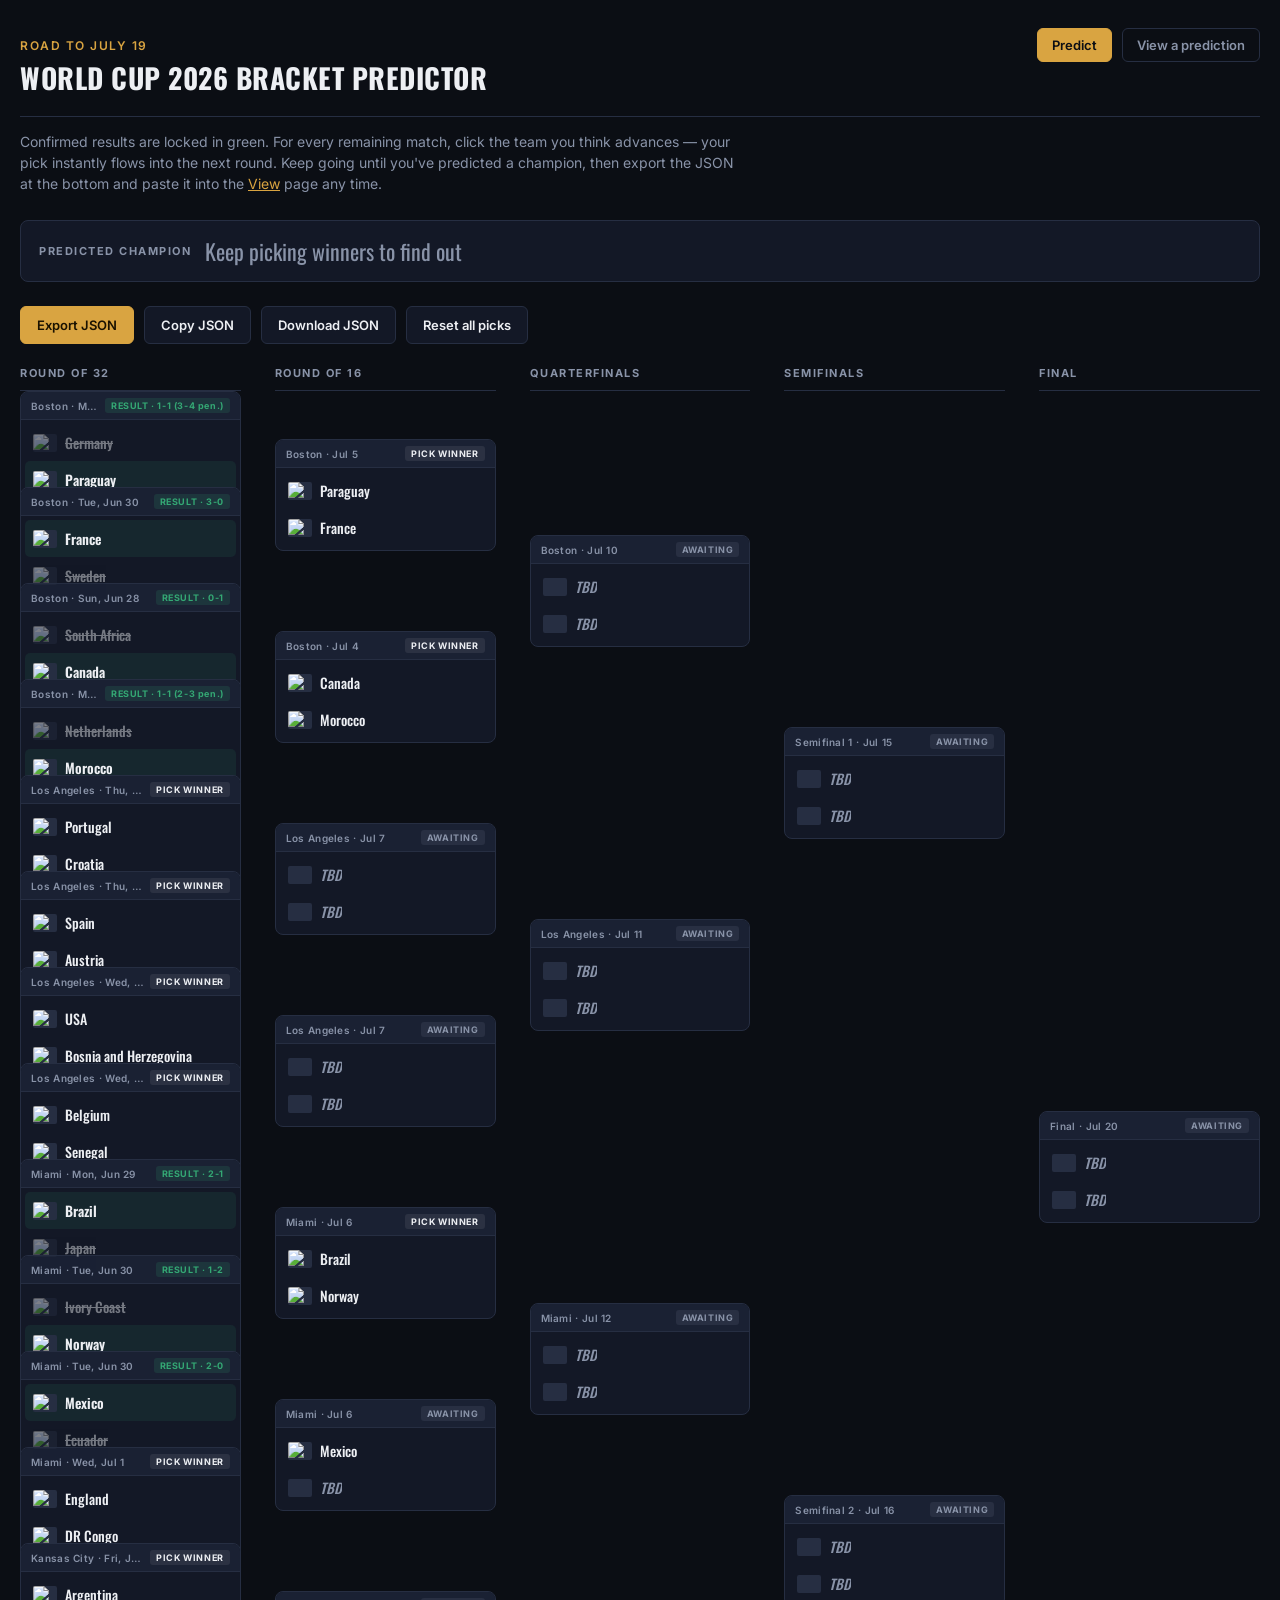
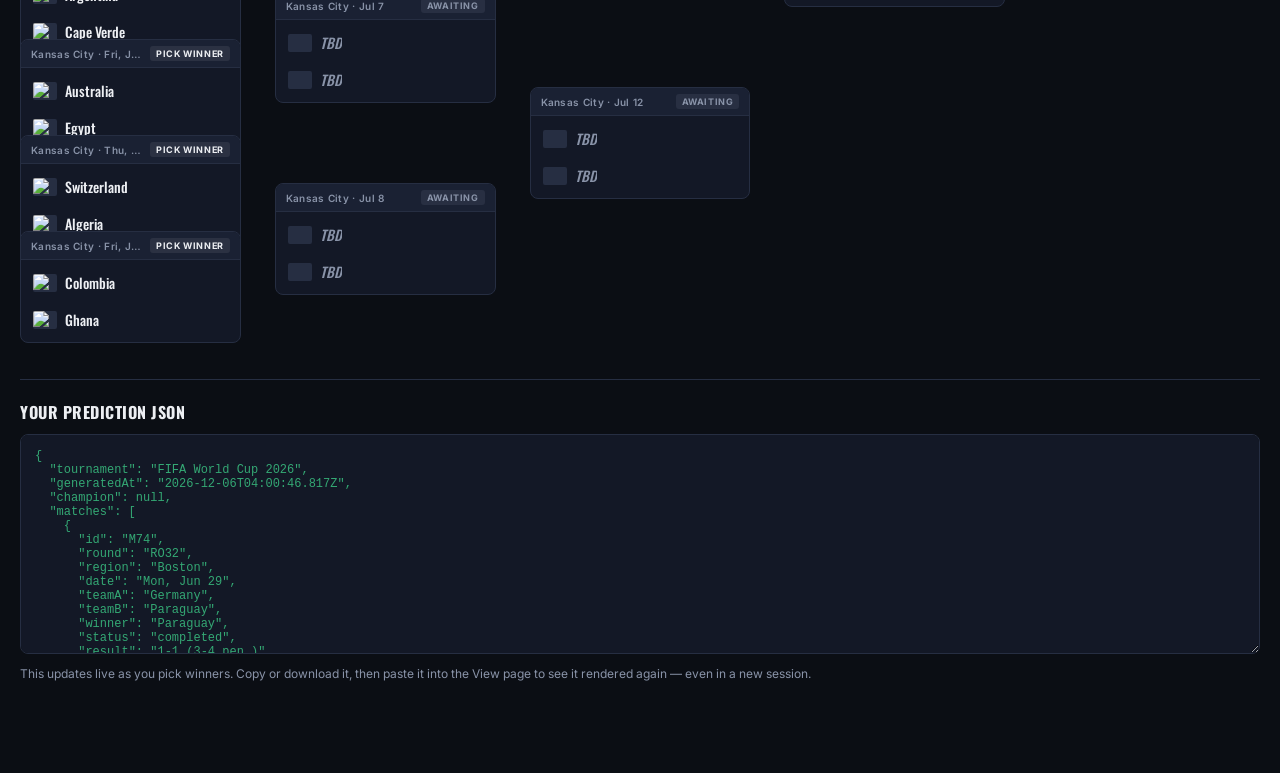
==== index.html @ dc8f4de2 "inti: project initialized" ====
<!doctype html>
<html lang="en">
<head>
<meta charset="UTF-8">
<meta name="viewport" content="width=device-width, initial-scale=1.0">
<title>Predict — FIFA World Cup 2026 Bracket</title>
<link rel="stylesheet" href="styles.css">
</head>
<body>
<div class="page">

  <header class="site-header">
    <div>
      <span class="eyebrow">Road to July 19</span>
      <h1>World Cup 2026 Bracket Predictor</h1>
    </div>
    <nav class="nav-links">
      <a href="index.html" class="active">Predict</a>
      <a href="view.html">View a prediction</a>
    </nav>
  </header>

  <p class="subtitle">
    Confirmed results are locked in green. For every remaining match, click the team you think advances —
    your pick instantly flows into the next round. Keep going until you've predicted a champion, then export
    the JSON at the bottom and paste it into the <a href="view.html" style="color:var(--gold)">View</a> page any time.
  </p>

  <div id="championBanner"></div>

  <div class="controls">
    <button class="primary" id="exportBtn">Export JSON</button>
    <button id="copyBtn">Copy JSON</button>
    <button id="downloadBtn">Download JSON</button>
    <button class="danger" id="resetBtn">Reset all picks</button>
    <span class="copy-feedback" id="copyFeedback">Copied!</span>
  </div>

  <div class="bracket-scroll">
    <div id="bracketContainer"></div>
  </div>

  <div class="export-panel">
    <h2>Your prediction JSON</h2>
    <textarea class="json-box" id="jsonBox" readonly></textarea>
    <p class="hint">This updates live as you pick winners. Copy or download it, then paste it into the View page to see it rendered again — even in a new session.</p>
  </div>

</div>

<script src="data.js"></script>
<script src="bracket.js"></script>
<script>
  const STORAGE_KEY = "wc2026_picks";
  const container = document.getElementById("bracketContainer");
  const jsonBox = document.getElementById("jsonBox");
  const championBanner = document.getElementById("championBanner");
  const copyFeedback = document.getElementById("copyFeedback");

  function loadPicks() {
    try {
      return JSON.parse(localStorage.getItem(STORAGE_KEY)) || {};
    } catch {
      return {};
    }
  }

  function savePicks(picks) {
    localStorage.setItem(STORAGE_KEY, JSON.stringify(picks));
  }

  let picks = loadPicks();

  function buildExportPayload(computed) {
    return {
      tournament: window.TOURNAMENT.name,
      generatedAt: new Date().toISOString(),
      champion: champion(computed),
      matches: computed.map(m => ({
        id: m.id,
        round: m.round,
        region: m.region,
        date: m.date,
        teamA: m.teamA,
        teamB: m.teamB,
        winner: m.winner,
        status: m.status,
        result: m.result || null
      }))
    };
  }

  function renderChampionBanner(champ) {
    if (champ) {
      championBanner.innerHTML = `<div class="champion-banner">
        <span class="eyebrow2">Your predicted champion</span>
        <span class="champ-name">${flagImg(champ)} ${champ}</span>
      </div>`;
    } else {
      championBanner.innerHTML = `<div class="champion-banner empty">
        <span class="eyebrow2">Predicted champion</span>
        <span class="champ-name" style="color:var(--muted); font-weight:400;">Keep picking winners to find out</span>
      </div>`;
    }
  }

  function redraw() {
    const computed = computeBracket(window.TOURNAMENT.matches, picks);
    renderBracket(container, computed, { interactive: true, onPick: handlePick });
    renderChampionBanner(champion(computed));
    jsonBox.value = JSON.stringify(buildExportPayload(computed), null, 2);
    return computed;
  }

  function handlePick(matchId, teamName) {
    picks[matchId] = teamName;

    // if this match's winner changes, any downstream picks that depended on
    // the old winner are now stale — recompute will naturally clear teamA/teamB
    // for those, but stored picks for now-impossible matchups should be dropped.
    const computed = computeBracket(window.TOURNAMENT.matches, picks);
    const validIds = new Set(computed.filter(m => m.teamA && m.teamB).map(m => m.id));
    Object.keys(picks).forEach(id => {
      const m = computed.find(x => x.id === id);
      if (!m || !validIds.has(id) || (picks[id] !== m.teamA && picks[id] !== m.teamB)) {
        delete picks[id];
      }
    });

    savePicks(picks);
    redraw();
  }

  document.getElementById("resetBtn").addEventListener("click", () => {
    if (confirm("Clear every pick you've made? Locked results stay as-is.")) {
      picks = {};
      savePicks(picks);
      redraw();
    }
  });

  document.getElementById("exportBtn").addEventListener("click", () => {
    redraw();
    jsonBox.focus();
    jsonBox.select();
  });

  document.getElementById("copyBtn").addEventListener("click", async () => {
    redraw();
    try {
      await navigator.clipboard.writeText(jsonBox.value);
    } catch {
      jsonBox.focus();
      jsonBox.select();
      document.execCommand("copy");
    }
    copyFeedback.classList.add("show");
    setTimeout(() => copyFeedback.classList.remove("show"), 1500);
  });

  document.getElementById("downloadBtn").addEventListener("click", () => {
    const computed = redraw();
    const blob = new Blob([JSON.stringify(buildExportPayload(computed), null, 2)], { type: "application/json" });
    const url = URL.createObjectURL(blob);
    const a = document.createElement("a");
    a.href = url;
    a.download = "wc2026-prediction.json";
    a.click();
    URL.revokeObjectURL(url);
  });

  redraw();
</script>
</body>
</html>
---- styles.css ----
@import url('https://fonts.googleapis.com/css2?family=Oswald:wght@400;500;600;700&family=Inter:wght@400;500;600&display=swap');

:root {
  --bg: #0b0e14;
  --panel: #131826;
  --panel-alt: #1a2133;
  --border: #262e42;
  --text: #edeff3;
  --muted: #8993a8;
  --gold: #d9a441;
  --green: #34a874;
  --red: #c65d5d;
}

* { box-sizing: border-box; }

html, body {
  margin: 0;
  padding: 0;
  background: var(--bg);
  color: var(--text);
  font-family: 'Inter', sans-serif;
}

body {
  min-height: 100vh;
}

.page {
  max-width: 1400px;
  margin: 0 auto;
  padding: 28px 20px 80px;
}

/* ---------- Header ---------- */
.site-header {
  display: flex;
  align-items: baseline;
  justify-content: space-between;
  flex-wrap: wrap;
  gap: 12px;
  margin-bottom: 6px;
  border-bottom: 1px solid var(--border);
  padding-bottom: 18px;
}

.site-header h1 {
  font-family: 'Oswald', sans-serif;
  font-weight: 700;
  font-size: 28px;
  letter-spacing: 0.5px;
  text-transform: uppercase;
  margin: 0;
}

.site-header .eyebrow {
  display: block;
  font-family: 'Inter', sans-serif;
  font-size: 12px;
  font-weight: 600;
  letter-spacing: 1.5px;
  text-transform: uppercase;
  color: var(--gold);
  margin-bottom: 4px;
}

.nav-links {
  display: flex;
  gap: 10px;
}

.nav-links a {
  font-family: 'Inter', sans-serif;
  font-size: 13px;
  font-weight: 600;
  text-decoration: none;
  color: var(--muted);
  border: 1px solid var(--border);
  padding: 8px 14px;
  border-radius: 6px;
  transition: color .15s, border-color .15s;
}

.nav-links a.active,
.nav-links a:hover {
  color: var(--bg);
  background: var(--gold);
  border-color: var(--gold);
}

.subtitle {
  color: var(--muted);
  font-size: 14px;
  margin: 14px 0 26px;
  max-width: 720px;
  line-height: 1.5;
}

/* ---------- Champion banner ---------- */
.champion-banner {
  display: flex;
  align-items: center;
  gap: 14px;
  background: linear-gradient(90deg, rgba(217,164,65,.12), transparent);
  border: 1px solid var(--gold);
  border-radius: 8px;
  padding: 14px 18px;
  margin-bottom: 24px;
}

.champion-banner .eyebrow2 {
  font-family: 'Inter', sans-serif;
  font-size: 11px;
  font-weight: 700;
  letter-spacing: 1.5px;
  text-transform: uppercase;
  color: var(--gold);
}

.champion-banner .champ-name {
  font-family: 'Oswald', sans-serif;
  font-size: 22px;
  font-weight: 600;
  display: flex;
  align-items: center;
  gap: 8px;
}

.champion-banner.empty {
  border-color: var(--border);
  background: var(--panel);
  color: var(--muted);
}
.champion-banner.empty .eyebrow2 { color: var(--muted); }

/* ---------- Controls row (predict page) ---------- */
.controls {
  display: flex;
  flex-wrap: wrap;
  gap: 10px;
  margin-bottom: 22px;
}

button, .btn {
  font-family: 'Inter', sans-serif;
  font-size: 13px;
  font-weight: 600;
  border-radius: 6px;
  padding: 10px 16px;
  border: 1px solid var(--border);
  background: var(--panel);
  color: var(--text);
  cursor: pointer;
  transition: border-color .15s, background .15s;
}

button:hover { border-color: var(--gold); }

button.primary {
  background: var(--gold);
  border-color: var(--gold);
  color: #1a1200;
}
button.primary:hover { filter: brightness(1.08); }

button.danger:hover { border-color: var(--red); }

/* ---------- Bracket layout ---------- */
.bracket-scroll {
  overflow-x: auto;
  padding-bottom: 12px;
}

.bracket {
  display: flex;
  gap: 34px;
  min-width: 1180px;
}

.round-column {
  flex: 1 0 210px;
  min-width: 210px;
}

.round-header {
  font-family: 'Inter', sans-serif;
  font-size: 11px;
  font-weight: 700;
  letter-spacing: 1.5px;
  text-transform: uppercase;
  color: var(--muted);
  border-bottom: 1px solid var(--border);
  padding-bottom: 10px;
  margin-bottom: 8px;
  position: sticky;
  top: 0;
}

.round-body { display: flex; flex-direction: column; }

.match-slot {
  display: flex;
  align-items: center;
}

/* ---------- Match card ---------- */
.match-card {
  width: 100%;
  background: var(--panel);
  border: 1px solid var(--border);
  border-radius: 8px;
  overflow: hidden;
}

.match-meta {
  display: flex;
  align-items: center;
  justify-content: space-between;
  gap: 6px;
  padding: 6px 10px;
  background: var(--panel-alt);
  border-bottom: 1px solid var(--border);
}

.match-region {
  font-size: 10px;
  color: var(--muted);
  font-weight: 600;
  letter-spacing: .3px;
  white-space: nowrap;
  overflow: hidden;
  text-overflow: ellipsis;
}

.tag {
  font-size: 9px;
  font-weight: 700;
  letter-spacing: .6px;
  padding: 2px 6px;
  border-radius: 3px;
  white-space: nowrap;
}
.tag-result  { background: rgba(52,168,116,.15); color: var(--green); }
.tag-pick    { background: rgba(217,164,65,.18); color: var(--gold); }
.tag-open    { background: rgba(237,239,243,.08); color: var(--text); }
.tag-waiting { background: rgba(137,147,168,.12); color: var(--muted); }

.match-teams { padding: 4px; }

.team-row {
  display: flex;
  align-items: center;
  gap: 8px;
  padding: 8px;
  border-radius: 5px;
  font-family: 'Oswald', sans-serif;
  font-size: 14px;
  font-weight: 500;
  color: var(--text);
}

.team-row.is-tbd { color: var(--muted); font-style: italic; }

.team-row.is-pickable {
  cursor: pointer;
}
.team-row.is-pickable:hover { background: rgba(217,164,65,.12); }
.team-row.is-pickable:focus-visible {
  outline: 2px solid var(--gold);
  outline-offset: -2px;
}

.team-row.is-winner {
  background: rgba(52,168,116,.10);
  color: var(--text);
  font-weight: 600;
}
.team-row.is-winner .team-name::after {
  content: "";
}

.team-row.is-loser {
  opacity: .45;
  text-decoration: line-through;
}

.flag {
  width: 24px;
  height: 18px;
  border-radius: 2px;
  object-fit: cover;
  flex-shrink: 0;
  background: var(--border);
}
.flag-empty {
  display: inline-block;
  width: 24px;
  height: 18px;
  border-radius: 2px;
  background: var(--border);
}

.team-name {
  overflow: hidden;
  text-overflow: ellipsis;
  white-space: nowrap;
}

/* ---------- Export panel ---------- */
.export-panel {
  margin-top: 32px;
  border-top: 1px solid var(--border);
  padding-top: 20px;
}

.export-panel h2 {
  font-family: 'Oswald', sans-serif;
  font-size: 16px;
  text-transform: uppercase;
  letter-spacing: .5px;
  margin: 0 0 10px;
}

textarea.json-box {
  width: 100%;
  min-height: 220px;
  background: var(--panel);
  color: var(--green);
  font-family: 'SFMono-Regular', Consolas, monospace;
  font-size: 12px;
  border: 1px solid var(--border);
  border-radius: 8px;
  padding: 14px;
  resize: vertical;
}

.hint {
  color: var(--muted);
  font-size: 12px;
  margin-top: 8px;
}

.copy-feedback {
  font-size: 12px;
  color: var(--green);
  margin-left: 8px;
  opacity: 0;
  transition: opacity .2s;
}
.copy-feedback.show { opacity: 1; }

/* ---------- View page paste panel ---------- */
.paste-panel {
  background: var(--panel);
  border: 1px solid var(--border);
  border-radius: 8px;
  padding: 18px;
  margin-bottom: 26px;
}

.paste-panel h2 {
  font-family: 'Oswald', sans-serif;
  font-size: 16px;
  text-transform: uppercase;
  letter-spacing: .5px;
  margin: 0 0 10px;
}

.error-msg {
  color: var(--red);
  font-size: 13px;
  margin-top: 10px;
  display: none;
}
.error-msg.show { display: block; }

@media (max-width: 640px) {
  .site-header { flex-direction: column; align-items: flex-start; }
  .site-header h1 { font-size: 22px; }
}
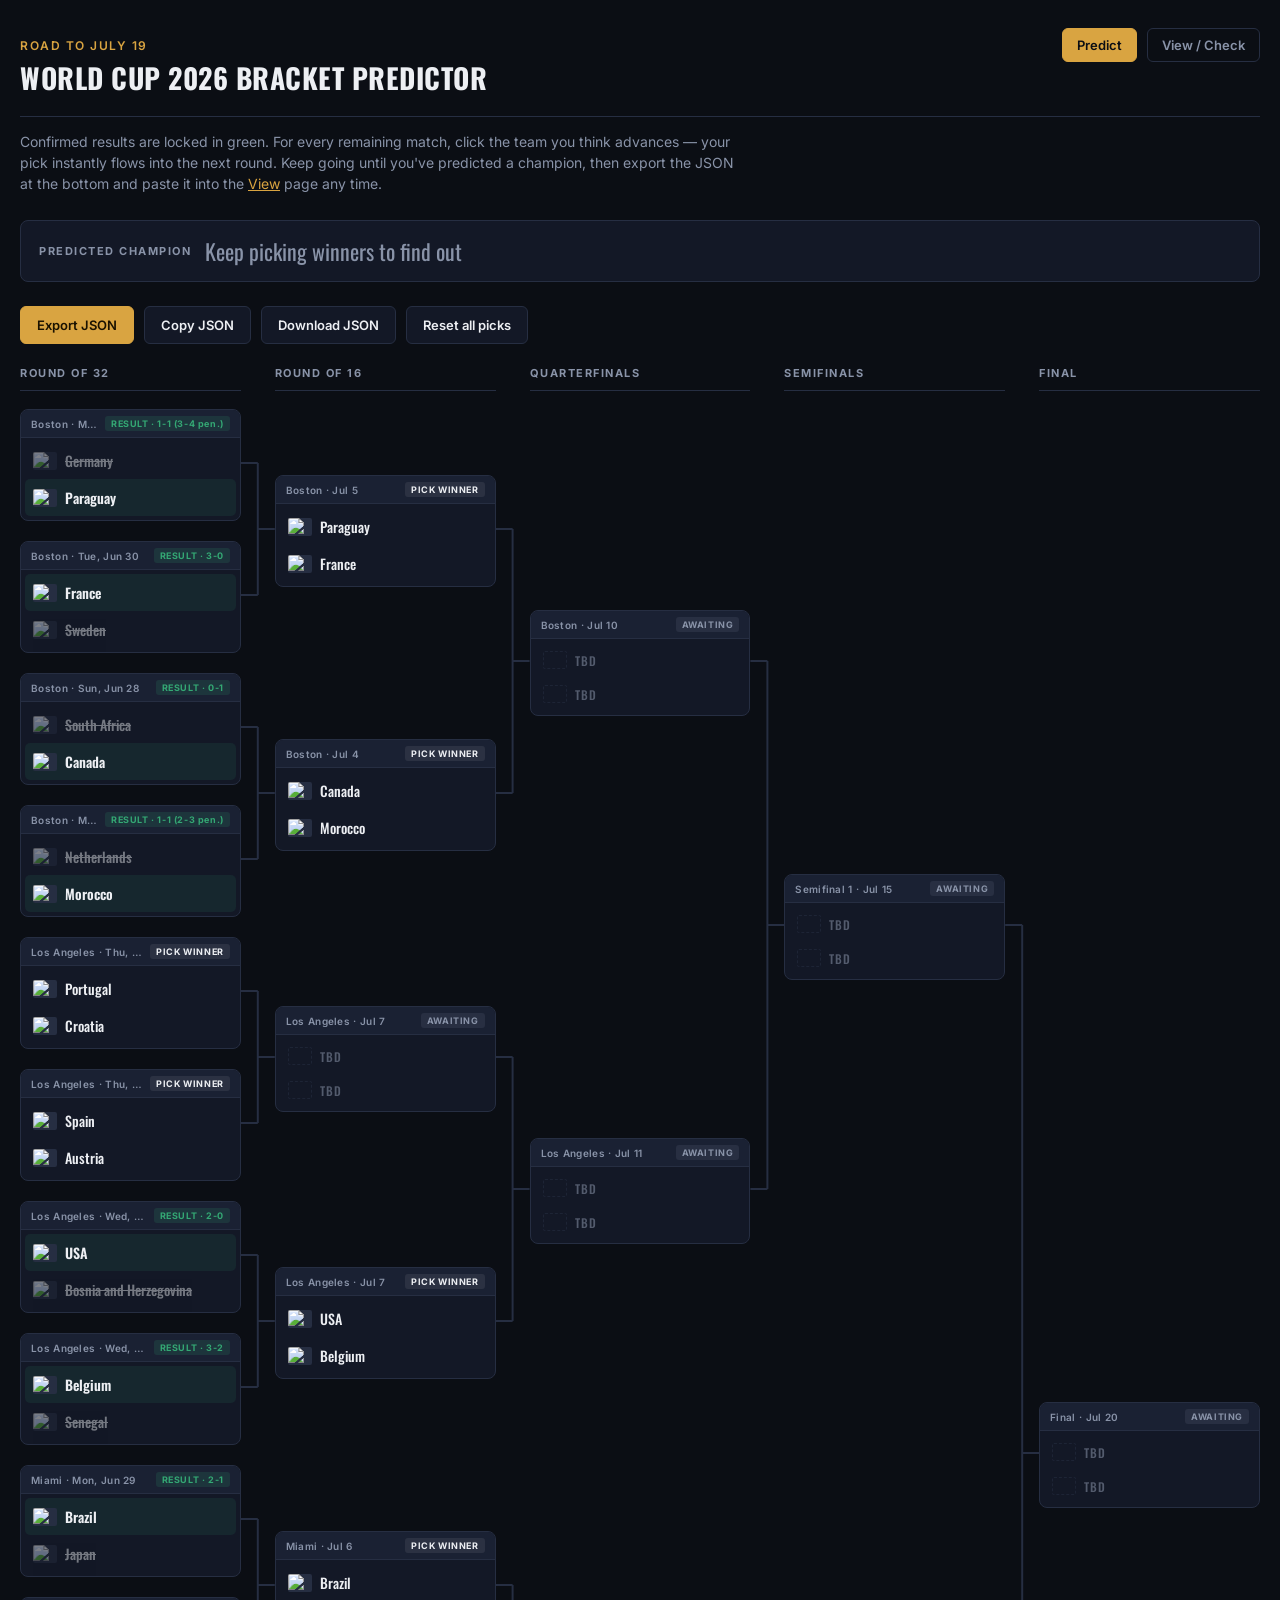
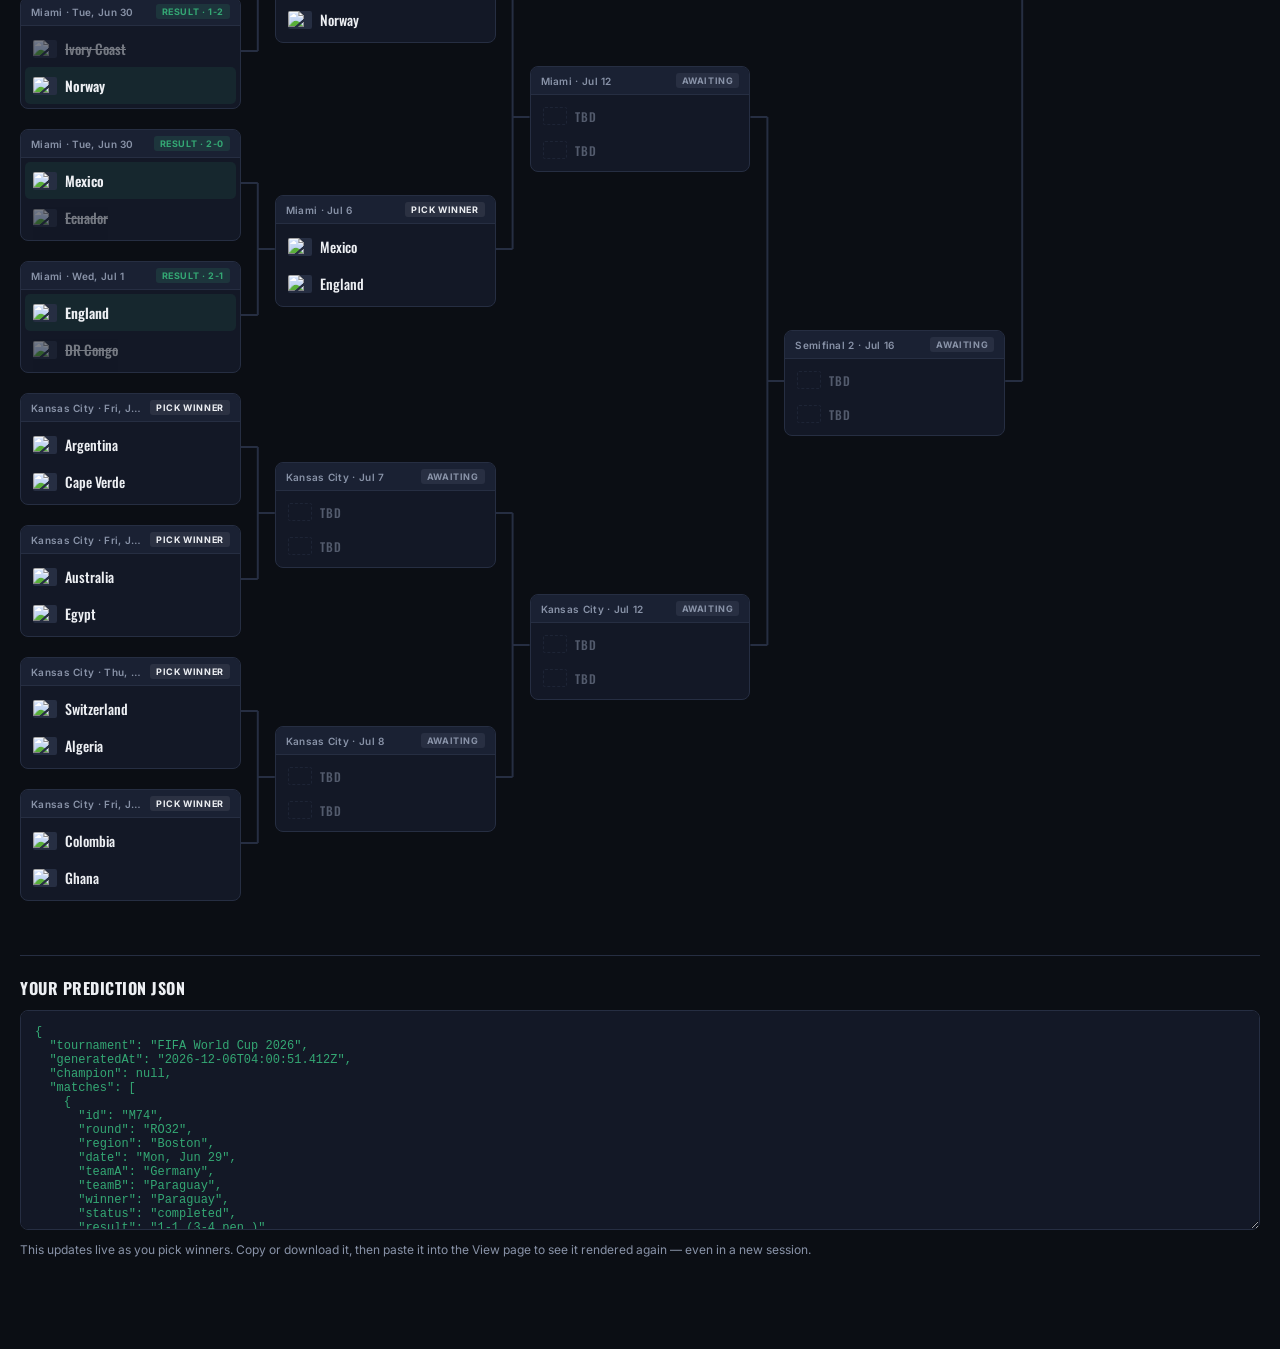
==== commit e0db3534: "feat: add prediction grading and visualization logic to bracket matches" ====
--- a/index.html
+++ b/index.html
@@ -16,7 +16,7 @@
     </div>
     <nav class="nav-links">
       <a href="index.html" class="active">Predict</a>
-      <a href="view.html">View a prediction</a>
+      <a href="view.html">View / Check</a>
     </nav>
   </header>
 
--- a/styles.css
+++ b/styles.css
@@ -172,10 +172,26 @@
 }
 
 .bracket {
+  position: relative;
   display: flex;
   gap: 34px;
   min-width: 1180px;
 }
+
+svg.connectors {
+  position: absolute;
+  top: 0;
+  left: 0;
+  pointer-events: none;
+  z-index: 0;
+}
+
+.connector-line {
+  stroke: var(--border);
+  stroke-width: 2;
+}
+
+.round-column { position: relative; z-index: 1; }
 
 .round-column {
   flex: 1 0 210px;
@@ -210,6 +226,18 @@
   border: 1px solid var(--border);
   border-radius: 8px;
   overflow: hidden;
+  transition: border-color .2s, box-shadow .2s;
+}
+
+/* Prediction grading — set once a match that was picked while still
+   pending has since completed in data.js */
+.match-card.check-correct {
+  border-color: var(--green);
+  box-shadow: 0 0 0 1px rgba(52,168,116,.25);
+}
+.match-card.check-wrong {
+  border-color: var(--red);
+  box-shadow: 0 0 0 1px rgba(198,93,93,.25);
 }
 
 .match-meta {
@@ -244,6 +272,8 @@
 .tag-pick    { background: rgba(217,164,65,.18); color: var(--gold); }
 .tag-open    { background: rgba(237,239,243,.08); color: var(--text); }
 .tag-waiting { background: rgba(137,147,168,.12); color: var(--muted); }
+.tag-correct { background: rgba(52,168,116,.18); color: var(--green); }
+.tag-wrong   { background: rgba(198,93,93,.18); color: var(--red); }
 
 .match-teams { padding: 4px; }
 
@@ -259,7 +289,17 @@
   color: var(--text);
 }
 
-.team-row.is-tbd { color: var(--muted); font-style: italic; }
+.team-row.is-tbd {
+  color: var(--muted);
+  font-style: italic;
+  opacity: .55;
+}
+.team-row.is-tbd .team-name {
+  letter-spacing: 1px;
+  font-size: 12px;
+  text-transform: uppercase;
+  font-style: normal;
+}
 
 .team-row.is-pickable {
   cursor: pointer;
@@ -283,6 +323,32 @@
   opacity: .45;
   text-decoration: line-through;
 }
+
+/* A wrongly-predicted team stays fully visible (not faded/struck) so the
+   miss is legible at a glance, and tints red instead. */
+.team-row.is-loser.picked-wrong {
+  opacity: 1;
+  text-decoration: none;
+  color: var(--red);
+  background: rgba(198,93,93,.10);
+}
+
+.team-row.picked-correct {
+  background: rgba(52,168,116,.14);
+}
+
+.pick-badge {
+  margin-left: auto;
+  font-size: 9px;
+  font-weight: 700;
+  letter-spacing: .4px;
+  padding: 2px 6px;
+  border-radius: 3px;
+  white-space: nowrap;
+  flex-shrink: 0;
+}
+.pick-badge-correct { background: rgba(52,168,116,.2); color: var(--green); }
+.pick-badge-wrong   { background: rgba(198,93,93,.2); color: var(--red); }
 
 .flag {
   width: 24px;
@@ -297,7 +363,8 @@
   width: 24px;
   height: 18px;
   border-radius: 2px;
-  background: var(--border);
+  background: transparent;
+  border: 1px dashed var(--border);
 }
 
 .team-name {
